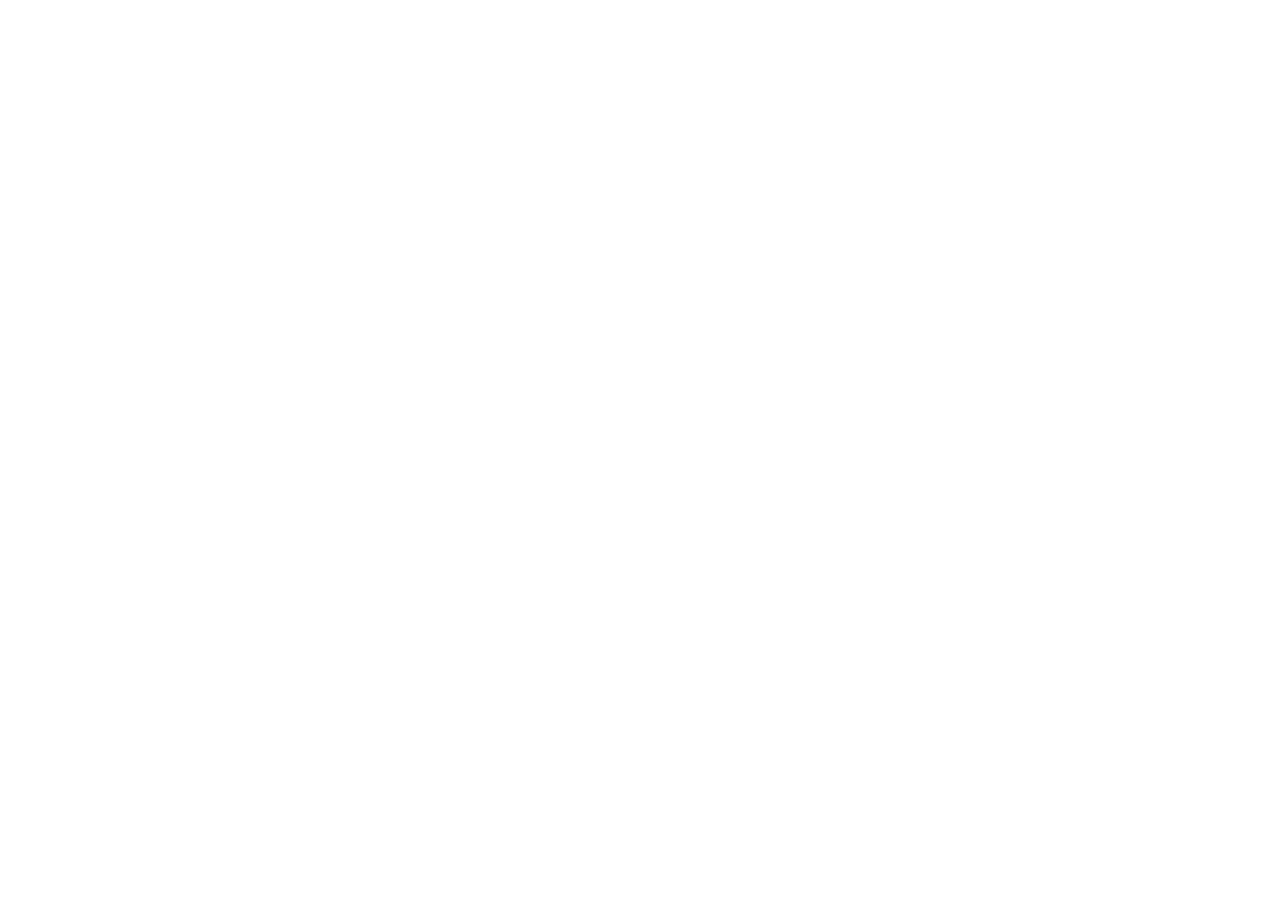
==== index.html @ ef761f29 "intro" ====
<!DOCTYPE html>
<html lang="">
<head>
    <meta charset="UTF-8">
    <meta http-equiv="X-UA-Compatible" content="IE=edge">
    <meta name="viewport" content="width=device-width, initial-scale=1.0">
    <title>Document</title>
</head>
<body>
    
</body>
</html>
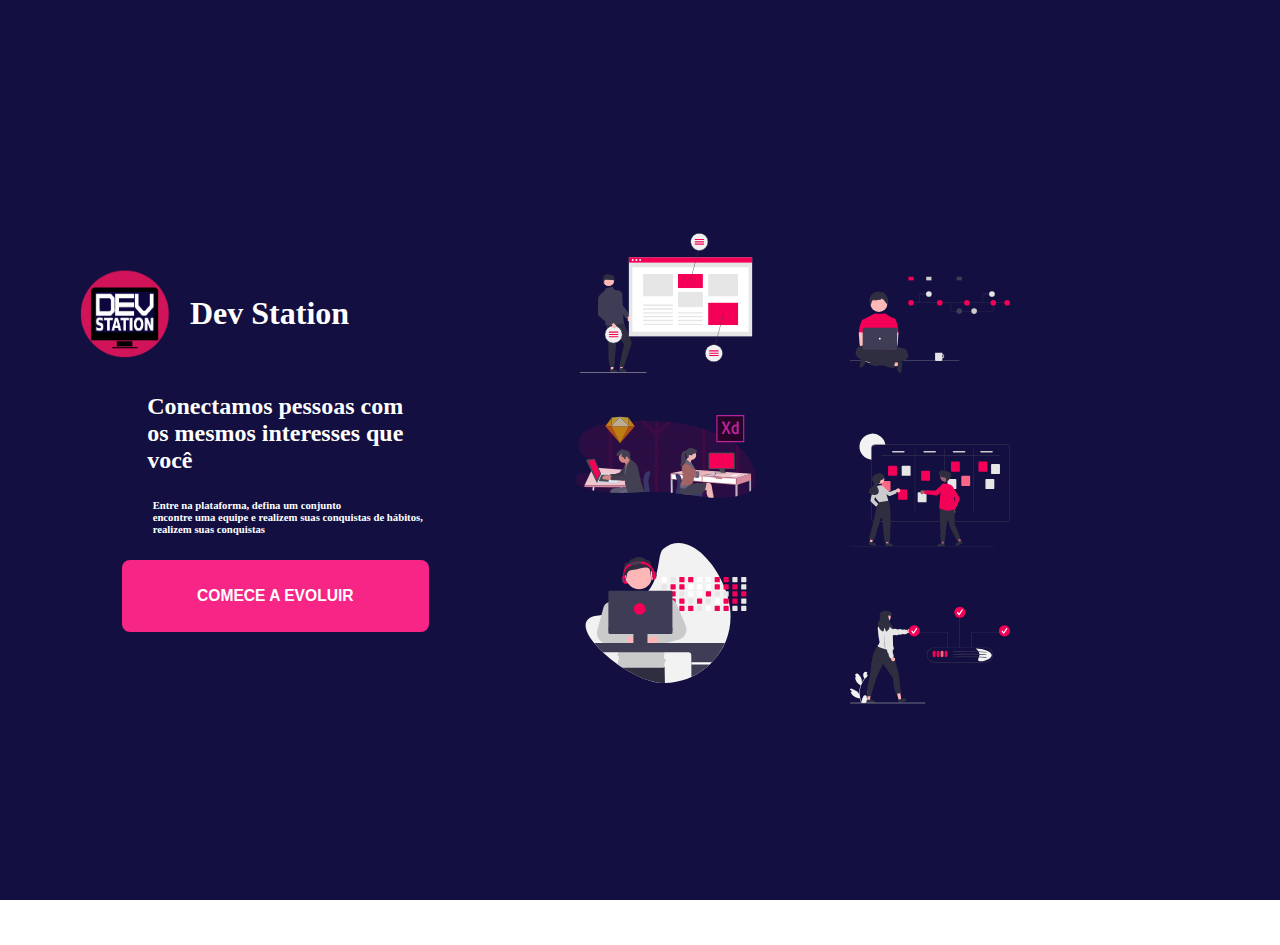
==== commit 1a443dd8: "arquivo" ====
--- a/index.html
+++ b/index.html
@@ -1,12 +1,39 @@
 <!DOCTYPE html>
-<html lang="">
+<html lang=" pt-br">
 <head>
     <meta charset="UTF-8">
     <meta http-equiv="X-UA-Compatible" content="IE=edge">
     <meta name="viewport" content="width=device-width, initial-scale=1.0">
-    <title>Document</title>
+    <title>Dev-station</title>
+    <link rel="stylesheet" href="./style.css" />
 </head>
 <body>
-    
+    <main class="container">
+        <div class="central">
+            <div class="control">
+                    <img class="logo" src="logo.png" alt="">    
+                    <h1 class="dscr">Dev Station</h1>
+                </div>
+            <h2 class="ref">Conectamos pessoas com <br> os mesmos interesses que <br> você</h2>
+            <h6 class="cont">Entre na plataforma, defina um conjunto <br>encontre uma equipe e realizem suas conquistas de hábitos,<br> realizem suas conquistas</h6>
+           <div class="buton"> 
+                <button class="butao">
+                <h3>COMECE A EVOLUIR</h3>
+                </button>
+            </div>
+            </div>
+            </div>
+        </div>
+    <div class="fotos">
+        <img class="imagens" src="imagem1.svg" alt="">
+        <img class="imagens" src="magem2.svg" alt="">
+        <img class="imagens" src="magem3.svg" alt="">
+    </div>
+    <div class="fotos-2">
+        <img class="imagens-2" src="imagem4.svg" alt="">
+        <img class="imagens-2" src="imagem5.svg" alt="">
+        <img class="imagens-2" src="imagem.svg" alt="">
+    </div>
+    </main>
 </body>
 </html>--- a/style.css
+++ b/style.css
@@ -0,0 +1,97 @@
+* {
+    margin: 0;
+    padding: 0;
+    box-sizing: border-box;
+}
+
+.container {
+    width: 100vw;
+    height: 100vh;
+    background-color: #130F40;
+    display: flex;
+    justify-content: flex-start;
+    align-items: center;
+}
+
+.logo {
+    width: 90px;
+    height: 90px;
+    margin-right: 20px;
+    display:flex;
+    justify-content: center;
+    align-items: center;
+}
+
+.central {
+    width: 35vw;
+    height: 110vh;
+    margin-left: 80px;
+    color: white;
+    display: flex;
+    justify-content: center;
+    align-items: center;
+    flex-direction: column;
+}
+
+.control {
+    width: 100%;
+    display: flex;
+}
+
+.dscr {
+    display: flex;
+    justify-content: center;
+    align-items: center;
+}
+
+.ref {
+    color: white;
+    margin-top: 35px;
+}
+
+.cont {
+    margin-left: 25px;
+    margin-top: 25px;
+    
+}
+
+.butao {
+    width: 24vw;
+    height: 8vh;
+    color: white;
+    margin-top: 25px;
+    background-color: #F72585;
+    border-radius: 8px;
+    border: #F72585;
+    cursor: pointer;
+    
+}
+
+.fotos {
+    width: 30%; 
+    margin-left: 45px;  
+}
+
+.fotos-2 {
+    width: 30%; 
+    margin-right: 95px;  
+    margin-top: 35px;
+}
+
+.imagens {
+    width: 180px;
+    height: 140px;
+    display: flex;
+    flex-direction: column;
+    margin-top: 15px;
+    margin-left: 60px;
+}
+
+.imagens-2 {
+    width: 160px;
+    height: 120px;
+    display: flex;
+    flex-direction: column;
+    margin-top: 45px;
+    margin-right: 55px;
+}
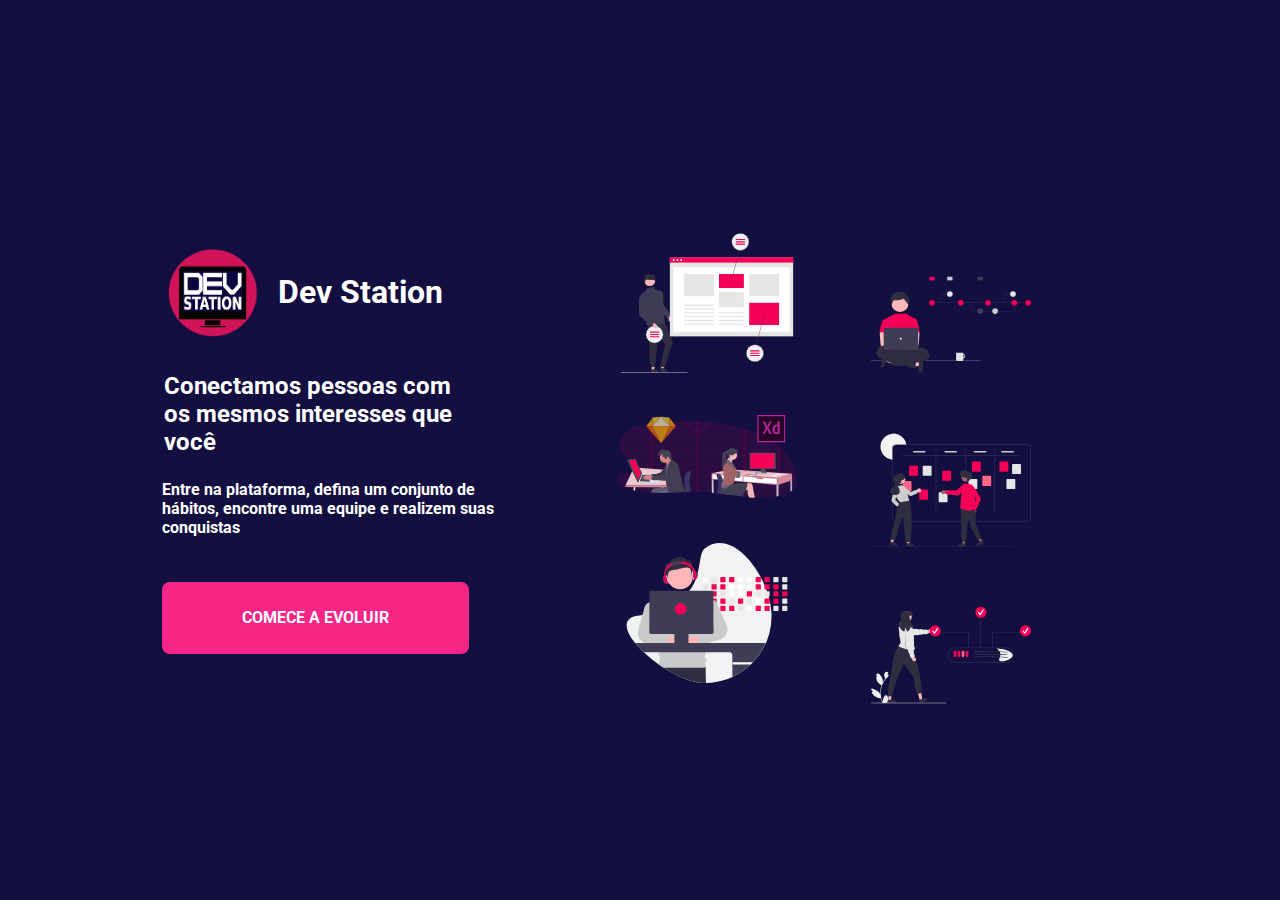
==== commit 0b94829a: "Dev" ====
--- a/index.html
+++ b/index.html
@@ -6,6 +6,7 @@
     <meta name="viewport" content="width=device-width, initial-scale=1.0">
     <title>Dev-station</title>
     <link rel="stylesheet" href="./style.css" />
+    <link href="https://fonts.googleapis.com/css2?family=Roboto:ital,wght@0,100;0,300;0,400;0,500;0,700;0,900;1,100;1,300;1,400;1,500;1,700;1,900&display=swap" rel="stylesheet"> 
 </head>
 <body>
     <main class="container">
@@ -15,10 +16,12 @@
                     <h1 class="dscr">Dev Station</h1>
                 </div>
             <h2 class="ref">Conectamos pessoas com <br> os mesmos interesses que <br> você</h2>
-            <h6 class="cont">Entre na plataforma, defina um conjunto <br>encontre uma equipe e realizem suas conquistas de hábitos,<br> realizem suas conquistas</h6>
+            <h4 class="cont">Entre na plataforma, defina um conjunto de <br> hábitos, encontre uma equipe e realizem suas <br> conquistas</4>
            <div class="buton"> 
-                <button class="butao">
-                <h3>COMECE A EVOLUIR</h3>
+               <button class="butao">
+                   <a class="icone" href="2index.html">
+                        <h3>COMECE A EVOLUIR</h3>
+                    </a>
                 </button>
             </div>
             </div>
--- a/style.css
+++ b/style.css
@@ -2,11 +2,11 @@
     margin: 0;
     padding: 0;
     box-sizing: border-box;
+    font-family: 'Roboto', sans-serif;
 }
 
 .container {
     width: 100vw;
-    height: 100vh;
     background-color: #130F40;
     display: flex;
     justify-content: flex-start;
@@ -24,8 +24,8 @@
 
 .central {
     width: 35vw;
-    height: 110vh;
-    margin-left: 80px;
+    height: 100vh;
+    margin-left: 145px;
     color: white;
     display: flex;
     justify-content: center;
@@ -36,6 +36,7 @@
 .control {
     width: 100%;
     display: flex;
+    margin-left: 45px;
 }
 
 .dscr {
@@ -47,25 +48,31 @@
 .ref {
     color: white;
     margin-top: 35px;
+    margin-right: 40px;
 }
 
 .cont {
-    margin-left: 25px;
     margin-top: 25px;
-    
+    height: 173px;
+    display: flex;
+    flex-direction: column;
+    justify-content: center;
+    align-items: first baseline;
+    font-weight: bold;
+    font-family: Roboto;
 }
 
 .butao {
     width: 24vw;
     height: 8vh;
     color: white;
-    margin-top: 25px;
+    margin-top: 45px;
     background-color: #F72585;
     border-radius: 8px;
     border: #F72585;
     cursor: pointer;
-    
 }
+
 
 .fotos {
     width: 30%; 
@@ -95,3 +102,9 @@
     margin-top: 45px;
     margin-right: 55px;
 }
+
+.icone {
+    cursor: pointer;
+    color: white;
+    text-decoration: none;
+}
